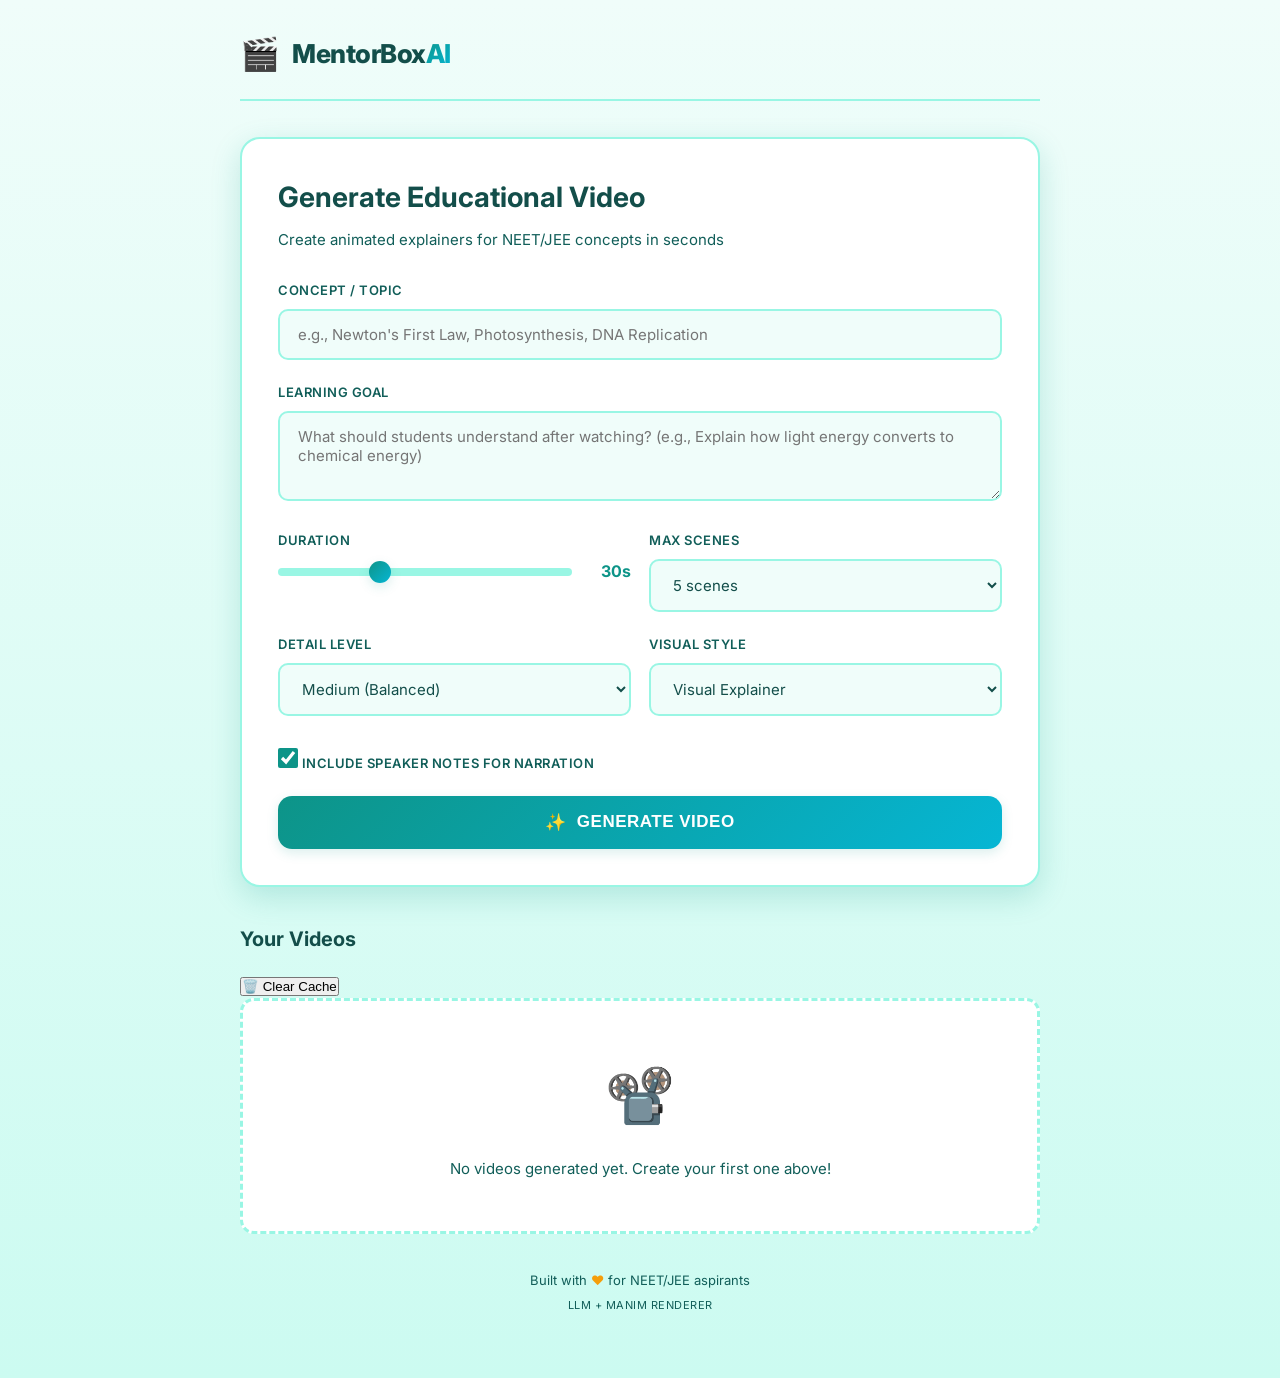
==== docs/index.html @ d2e6c052 "pages: add docs/ for GitHub Pages + auto-detect API_BASE - frontend/app.js: API_BASE auto-detects ho" ====
<!DOCTYPE html>
<html lang="en">

<head>
  <meta charset="UTF-8">
  <meta name="viewport" content="width=device-width, initial-scale=1.0">
  <meta name="description" content="MentorBoxAI - AI-powered educational video generator for NEET/JEE exam preparation">
  <title>MentorBoxAI - Educational Video Generator</title>
  <link rel="stylesheet" href="style.css">
  <link rel="preconnect" href="https://fonts.googleapis.com">
  <link href="https://fonts.googleapis.com/css2?family=Inter:wght@400;500;600;700&display=swap" rel="stylesheet">
</head>

<body>
  <div class="app">
    <!-- Header -->
    <header class="header">
      <div class="logo">
        <span class="logo-icon">🎬</span>
        <span class="logo-text">MentorBox<span class="accent">AI</span></span>
      </div>
    </header>

    <!-- Main Content -->
    <main class="main">
      <!-- Generator Form -->
      <section class="generator-card">
        <h1 class="card-title">Generate Educational Video</h1>
        <p class="card-subtitle">Create animated explainers for NEET/JEE concepts in seconds</p>

        <form id="generateForm" class="form">
          <div class="form-group">
            <label for="concept">Concept / Topic</label>
            <input type="text" id="concept" name="concept"
              placeholder="e.g., Newton's First Law, Photosynthesis, DNA Replication" required>
          </div>

          <div class="form-group">
            <label for="goal">Learning Goal</label>
            <textarea id="goal" name="goal"
              placeholder="What should students understand after watching? (e.g., Explain how light energy converts to chemical energy)"
              required></textarea>
          </div>

          <div class="form-row">
            <div class="form-group">
              <label for="duration">Duration</label>
              <div class="range-wrapper">
                <input type="range" id="duration" name="duration" min="15" max="60" value="30">
                <span id="durationValue" class="range-value">30s</span>
              </div>
            </div>

            <div class="form-group">
              <label for="maxScenes">Max Scenes</label>
              <select id="maxScenes" name="maxScenes">
                <option value="3">3 scenes</option>
                <option value="4">4 scenes</option>
                <option value="5" selected>5 scenes</option>
                <option value="6">6 scenes</option>
                <option value="8">8 scenes</option>
              </select>
            </div>
          </div>

          <div class="form-row">
            <div class="form-group">
              <label for="detailLevel">Detail Level</label>
              <select id="detailLevel" name="detailLevel">
                <option value="short">Short (Quick overview)</option>
                <option value="medium" selected>Medium (Balanced)</option>
                <option value="detailed">Detailed (In-depth)</option>
              </select>
            </div>

            <div class="form-group">
              <label for="style">Visual Style</label>
              <select id="style" name="style">
                <option value="visual_explainer" selected>Visual Explainer</option>
                <option value="minimal">Minimal</option>
                <option value="diagrammatic">Diagrammatic</option>
              </select>
            </div>
          </div>

          <div class="form-group checkbox-group">
            <label class="checkbox-label">
              <input type="checkbox" id="speakerNotes" name="speakerNotes" checked>
              <span class="checkmark"></span>
              Include speaker notes for narration
            </label>
          </div>

          <button type="submit" class="btn-generate" id="submitBtn">
            <span class="btn-icon">✨</span>
            Generate Video
          </button>
        </form>
      </section>

      <!-- Jobs List -->
      <section class="jobs-section" id="jobsSection">
        <div class="section-header">
          <h2 class="section-title">Your Videos</h2>
          <button id="clearHistoryBtn" class="btn-text" title="Clear local history">🗑️ Clear Cache</button>
        </div>
        <div id="jobsList" class="jobs-list">
          <div class="empty-state">
            <span class="empty-icon">📽️</span>
            <p>No videos generated yet. Create your first one above!</p>
          </div>
        </div>
      </section>
    </main>

    <!-- Video Modal -->
    <div id="videoModal" class="modal">
      <div class="modal-content">
        <button class="modal-close" id="closeModal">&times;</button>
        <h3 id="modalTitle">Video Title</h3>
        <video id="videoPlayer" controls>
          Your browser does not support the video tag.
        </video>
        <div class="modal-actions">
          <a id="downloadLink" class="btn-download" download>Download MP4</a>
          <button id="regenerateBtn" class="btn-regenerate">Regenerate</button>
        </div>
      </div>
    </div>

    <!-- Plan Preview Modal -->
    <div id="planModal" class="modal">
      <div class="modal-content modal-wide">
        <button class="modal-close" id="closePlanModal">&times;</button>
        <h3 id="planModalTitle">Animation Plan</h3>
        <div class="tabs">
          <button class="tab active" data-tab="plan">📋 JSON Plan</button>
          <button class="tab" data-tab="code">🐍 Manim Code</button>
        </div>
        <div class="tab-content">
          <pre id="planContent" class="code-block"></pre>
          <pre id="codeContent" class="code-block" style="display:none;"></pre>
        </div>
        <div class="modal-actions">
          <button id="copyPlanBtn" class="btn-download">📋 Copy JSON</button>
          <button id="copyCodeBtn" class="btn-regenerate">📋 Copy Code</button>
        </div>
      </div>
    </div>

    <!-- Footer -->
    <footer class="footer">
      <p>Built with <span class="heart">♥</span> for NEET/JEE aspirants</p>
      <p class="footer-sub">LLM + Manim Renderer</p>
    </footer>
  </div>

  <script src="app.js"></script>
</body>

</html>
---- docs/style.css ----
/* ========================================
   MentorBoxAI - Vibrant Teal Theme
   Fresh, modern, unique design
   ======================================== */

:root {
  /* Teal/Emerald Color Palette */
  --primary: #0d9488;
  --primary-dark: #0f766e;
  --primary-light: #14b8a6;
  --accent: #f59e0b;
  --accent-dark: #d97706;

  /* Light Theme */
  --bg-main: #f0fdfa;
  --bg-card: #ffffff;
  --bg-card-hover: #f0fdfa;
  --bg-input: #f0fdfa;

  --text-primary: #134e4a;
  --text-secondary: #115e59;
  --text-muted: #5eead4;

  --border: #99f6e4;
  --border-focus: #0d9488;

  --success: #10b981;
  --warning: #f59e0b;
  --error: #ef4444;

  /* Gradients */
  --gradient-primary: linear-gradient(135deg, #0d9488 0%, #06b6d4 100%);
  --gradient-accent: linear-gradient(135deg, #f59e0b 0%, #fbbf24 100%);
  --gradient-bg: linear-gradient(180deg, #f0fdfa 0%, #ccfbf1 100%);

  /* Shadows */
  --shadow-sm: 0 1px 3px rgba(13, 148, 136, 0.1);
  --shadow-md: 0 4px 12px rgba(13, 148, 136, 0.15);
  --shadow-lg: 0 10px 30px rgba(13, 148, 136, 0.2);
  --shadow-glow: 0 0 25px rgba(13, 148, 136, 0.3);

  /* Spacing */
  --radius-sm: 10px;
  --radius-md: 14px;
  --radius-lg: 20px;
}

/* ========================================
   Base Styles
   ======================================== */

* {
  margin: 0;
  padding: 0;
  box-sizing: border-box;
}

body {
  font-family: 'Inter', -apple-system, BlinkMacSystemFont, sans-serif;
  background: var(--gradient-bg);
  color: var(--text-primary);
  min-height: 100vh;
  line-height: 1.6;
}

.app {
  max-width: 840px;
  margin: 0 auto;
  padding: 28px 20px;
}

/* ========================================
   Header
   ======================================== */

.header {
  display: flex;
  justify-content: space-between;
  align-items: center;
  margin-bottom: 36px;
  padding-bottom: 20px;
  border-bottom: 2px solid var(--border);
}

.logo {
  display: flex;
  align-items: center;
  gap: 12px;
}

.logo-icon {
  font-size: 32px;
}

.logo-text {
  font-size: 26px;
  font-weight: 800;
  letter-spacing: -0.5px;
  color: var(--text-primary);
}

.logo-text .accent {
  background: var(--gradient-primary);
  -webkit-background-clip: text;
  -webkit-text-fill-color: transparent;
  background-clip: text;
}

.header-badge {
  font-size: 11px;
  font-weight: 600;
  color: var(--primary);
  background: white;
  padding: 8px 16px;
  border-radius: 25px;
  border: 2px solid var(--border);
  box-shadow: var(--shadow-sm);
  text-transform: uppercase;
  letter-spacing: 0.5px;
}

/* ========================================
   Generator Card
   ======================================== */

.generator-card {
  background: var(--bg-card);
  border-radius: var(--radius-lg);
  padding: 36px;
  margin-bottom: 36px;
  border: 2px solid var(--border);
  box-shadow: var(--shadow-lg);
}

.card-title {
  font-size: 28px;
  font-weight: 700;
  margin-bottom: 8px;
  color: var(--text-primary);
}

.card-subtitle {
  color: var(--text-secondary);
  margin-bottom: 28px;
  font-size: 15px;
}

/* ========================================
   Form Styles
   ======================================== */

.form-group {
  margin-bottom: 22px;
}

.form-group label {
  display: block;
  font-size: 13px;
  font-weight: 600;
  color: var(--text-secondary);
  margin-bottom: 8px;
  text-transform: uppercase;
  letter-spacing: 0.5px;
}

.form-group input[type="text"],
.form-group textarea,
.form-group select {
  width: 100%;
  padding: 14px 18px;
  background: var(--bg-input);
  border: 2px solid var(--border);
  border-radius: var(--radius-sm);
  color: var(--text-primary);
  font-size: 15px;
  font-family: inherit;
  transition: all 0.25s ease;
}

.form-group input:focus,
.form-group textarea:focus,
.form-group select:focus {
  outline: none;
  border-color: var(--primary);
  box-shadow: 0 0 0 4px rgba(13, 148, 136, 0.15);
  background: white;
}

.form-group textarea {
  min-height: 90px;
  resize: vertical;
}

.form-row {
  display: grid;
  grid-template-columns: 1fr 1fr;
  gap: 18px;
}

@media (max-width: 600px) {
  .form-row {
    grid-template-columns: 1fr;
  }

  .app {
    padding: 16px 14px;
  }

  .generator-card {
    padding: 24px 18px;
  }
}

/* Range Input */
.range-wrapper {
  display: flex;
  align-items: center;
  gap: 14px;
}

.range-wrapper input[type="range"] {
  flex: 1;
  height: 8px;
  background: var(--border);
  border-radius: 4px;
  appearance: none;
  cursor: pointer;
}

.range-wrapper input[type="range"]::-webkit-slider-thumb {
  appearance: none;
  width: 22px;
  height: 22px;
  background: var(--gradient-primary);
  border-radius: 50%;
  cursor: pointer;
  box-shadow: var(--shadow-md);
  transition: transform 0.2s;
}

.range-wrapper input[type="range"]::-webkit-slider-thumb:hover {
  transform: scale(1.15);
}

.range-value {
  min-width: 45px;
  text-align: right;
  font-weight: 700;
  color: var(--primary);
  font-size: 16px;
}

/* Checkbox */
.checkbox-group {
  margin-top: 10px;
}

.checkbox-label {
  display: flex;
  align-items: center;
  gap: 12px;
  cursor: pointer;
  font-size: 14px;
  color: var(--text-secondary);
}

.checkbox-label input {
  width: 20px;
  height: 20px;
  accent-color: var(--primary);
}

/* ========================================
   Buttons
   ======================================== */

.btn-generate {
  width: 100%;
  padding: 16px 28px;
  background: var(--gradient-primary);
  border: none;
  border-radius: var(--radius-md);
  color: white;
  font-size: 17px;
  font-weight: 700;
  cursor: pointer;
  display: flex;
  align-items: center;
  justify-content: center;
  gap: 10px;
  transition: all 0.3s ease;
  margin-top: 12px;
  box-shadow: var(--shadow-md);
  text-transform: uppercase;
  letter-spacing: 0.5px;
}

.btn-generate:hover {
  transform: translateY(-3px);
  box-shadow: var(--shadow-glow), var(--shadow-lg);
}

.btn-generate:disabled {
  opacity: 0.5;
  cursor: not-allowed;
  transform: none;
}

/* ========================================
   Jobs Section
   ======================================== */

.jobs-section {
  margin-top: 36px;
}

.section-title {
  font-size: 20px;
  font-weight: 700;
  margin-bottom: 18px;
  color: var(--text-primary);
}

.jobs-list {
  display: flex;
  flex-direction: column;
  gap: 14px;
}

.empty-state {
  text-align: center;
  padding: 50px 24px;
  background: var(--bg-card);
  border-radius: var(--radius-md);
  border: 3px dashed var(--border);
}

.empty-icon {
  font-size: 56px;
  display: block;
  margin-bottom: 16px;
}

.empty-state p {
  color: var(--text-secondary);
  font-size: 15px;
}

/* Job Card */
.job-card {
  background: var(--bg-card);
  border-radius: var(--radius-md);
  padding: 18px 22px;
  border: 2px solid var(--border);
  display: flex;
  align-items: center;
  gap: 18px;
  transition: all 0.25s ease;
  box-shadow: var(--shadow-sm);
}

.job-card:hover {
  border-color: var(--primary);
  box-shadow: var(--shadow-md);
  transform: translateY(-2px);
}

.job-card.done {
  cursor: pointer;
  border-left: 4px solid var(--success);
}

.job-actions {
  display: flex;
  align-items: center;
  gap: 8px;
  flex-wrap: wrap;
}

.btn-watch-video {
  padding: 8px 14px;
  background: var(--primary);
  border: none;
  border-radius: var(--radius-sm);
  color: white;
  font-size: 12px;
  font-weight: 700;
  cursor: pointer;
  transition: all 0.2s;
  white-space: nowrap;
  text-decoration: none;
  display: inline-block;
}

.btn-watch-video:hover {
  background: var(--primary-dark, #5a4fcf);
  transform: scale(1.04);
}

.btn-download-video {
  padding: 8px 14px;
  background: transparent;
  border: 2px solid var(--success);
  border-radius: var(--radius-sm);
  color: var(--success);
  font-size: 12px;
  font-weight: 600;
  cursor: pointer;
  transition: all 0.2s;
  white-space: nowrap;
  text-decoration: none;
  display: inline-block;
}

.btn-download-video:hover {
  background: var(--success);
  color: white;
}

.no-video-badge {
  font-size: 11px;
  color: var(--text-muted);
  font-style: italic;
}

.btn-view-plan {
  padding: 8px 14px;
  background: var(--bg-input);
  border: 2px solid var(--border);
  border-radius: var(--radius-sm);
  color: var(--text-secondary);
  font-size: 12px;
  font-weight: 600;
  cursor: pointer;
  transition: all 0.2s;
  white-space: nowrap;
}

.btn-view-plan:hover {
  border-color: var(--primary);
  color: var(--primary);
  background: white;
}

.job-icon {
  font-size: 28px;
  width: 44px;
  text-align: center;
}

.job-info {
  flex: 1;
}

.job-concept {
  font-weight: 700;
  margin-bottom: 4px;
  color: var(--text-primary);
  font-size: 16px;
}

.job-meta {
  font-size: 12px;
  color: var(--text-muted);
}

.job-status {
  font-size: 12px;
  font-weight: 700;
  padding: 6px 14px;
  border-radius: 20px;
  text-transform: uppercase;
  letter-spacing: 0.5px;
}

.job-status.done {
  background: rgba(16, 185, 129, 0.2);
  color: #047857;
}

.job-status.processing,
.job-status.rendering {
  background: rgba(13, 148, 136, 0.2);
  color: var(--primary-dark);
}

.job-status.failed {
  background: rgba(239, 68, 68, 0.2);
  color: #b91c1c;
}

/* Progress bar */
.job-progress {
  height: 6px;
  background: var(--bg-input);
  border-radius: 3px;
  margin-top: 10px;
  overflow: hidden;
}

.job-progress-bar {
  height: 100%;
  background: var(--gradient-primary);
  transition: width 0.4s ease;
}

/* ========================================
   Modal
   ======================================== */

.modal {
  display: none;
  position: fixed;
  top: 0;
  left: 0;
  right: 0;
  bottom: 0;
  background: rgba(13, 148, 136, 0.3);
  backdrop-filter: blur(5px);
  z-index: 1000;
  align-items: center;
  justify-content: center;
  padding: 24px;
}

.modal.active {
  display: flex;
}

.modal-content {
  background: var(--bg-card);
  border-radius: var(--radius-lg);
  padding: 28px;
  max-width: 750px;
  width: 100%;
  position: relative;
  border: 2px solid var(--border);
  box-shadow: var(--shadow-lg);
}

.modal-wide {
  max-width: 920px;
}

.modal-close {
  position: absolute;
  top: 18px;
  right: 18px;
  background: var(--bg-input);
  border: 2px solid var(--border);
  border-radius: 50%;
  width: 36px;
  height: 36px;
  color: var(--text-secondary);
  font-size: 20px;
  cursor: pointer;
  display: flex;
  align-items: center;
  justify-content: center;
}

.modal-close:hover {
  border-color: var(--primary);
  color: var(--primary);
}

#modalTitle {
  font-size: 20px;
  font-weight: 700;
  margin-bottom: 18px;
  padding-right: 40px;
  color: var(--text-primary);
}

#videoPlayer {
  width: 100%;
  border-radius: var(--radius-sm);
  background: #134e4a;
}

.modal-actions {
  display: flex;
  gap: 14px;
  margin-top: 18px;
}

.btn-download,
.btn-regenerate {
  flex: 1;
  padding: 12px 18px;
  border-radius: var(--radius-sm);
  font-size: 14px;
  font-weight: 600;
  text-align: center;
  text-decoration: none;
  cursor: pointer;
  transition: all 0.2s;
}

.btn-download {
  background: var(--gradient-accent);
  color: white;
  border: none;
}

.btn-regenerate {
  background: white;
  border: 2px solid var(--border);
  color: var(--text-secondary);
}

/* Tabs */
.tabs {
  display: flex;
  gap: 10px;
  margin-bottom: 18px;
}

.tab {
  padding: 10px 18px;
  background: var(--bg-input);
  border: 2px solid var(--border);
  border-radius: var(--radius-sm);
  color: var(--text-secondary);
  cursor: pointer;
  font-size: 14px;
  font-weight: 600;
  transition: all 0.2s;
}

.tab:hover {
  border-color: var(--primary);
}

.tab.active {
  background: var(--primary);
  border-color: var(--primary);
  color: white;
}

/* Code block */
.code-block {
  background: #134e4a;
  border: 2px solid var(--border);
  border-radius: var(--radius-sm);
  padding: 18px;
  overflow-x: auto;
  font-family: 'Fira Code', 'Consolas', monospace;
  font-size: 13px;
  line-height: 1.6;
  color: #ccfbf1;
  max-height: 420px;
  overflow-y: auto;
  white-space: pre-wrap;
  word-break: break-word;
}

/* ========================================
   Footer
   ======================================== */

.footer {
  text-align: center;
  padding: 36px 18px;
  color: var(--text-secondary);
  font-size: 13px;
}

.footer .heart {
  color: var(--accent);
}

.footer-sub {
  margin-top: 6px;
  font-size: 11px;
  text-transform: uppercase;
  letter-spacing: 0.5px;
}

/* ========================================
   Animations
   ======================================== */

@keyframes pulse {

  0%,
  100% {
    opacity: 1;
  }

  50% {
    opacity: 0.5;
  }
}

.loading .btn-icon {
  animation: pulse 1.5s ease-in-out infinite;
}

@keyframes spin {
  to {
    transform: rotate(360deg);
  }
}

.spinner {
  width: 22px;
  height: 22px;
  border: 3px solid var(--border);
  border-top-color: white;
  border-radius: 50%;
  animation: spin 0.8s linear infinite;
}
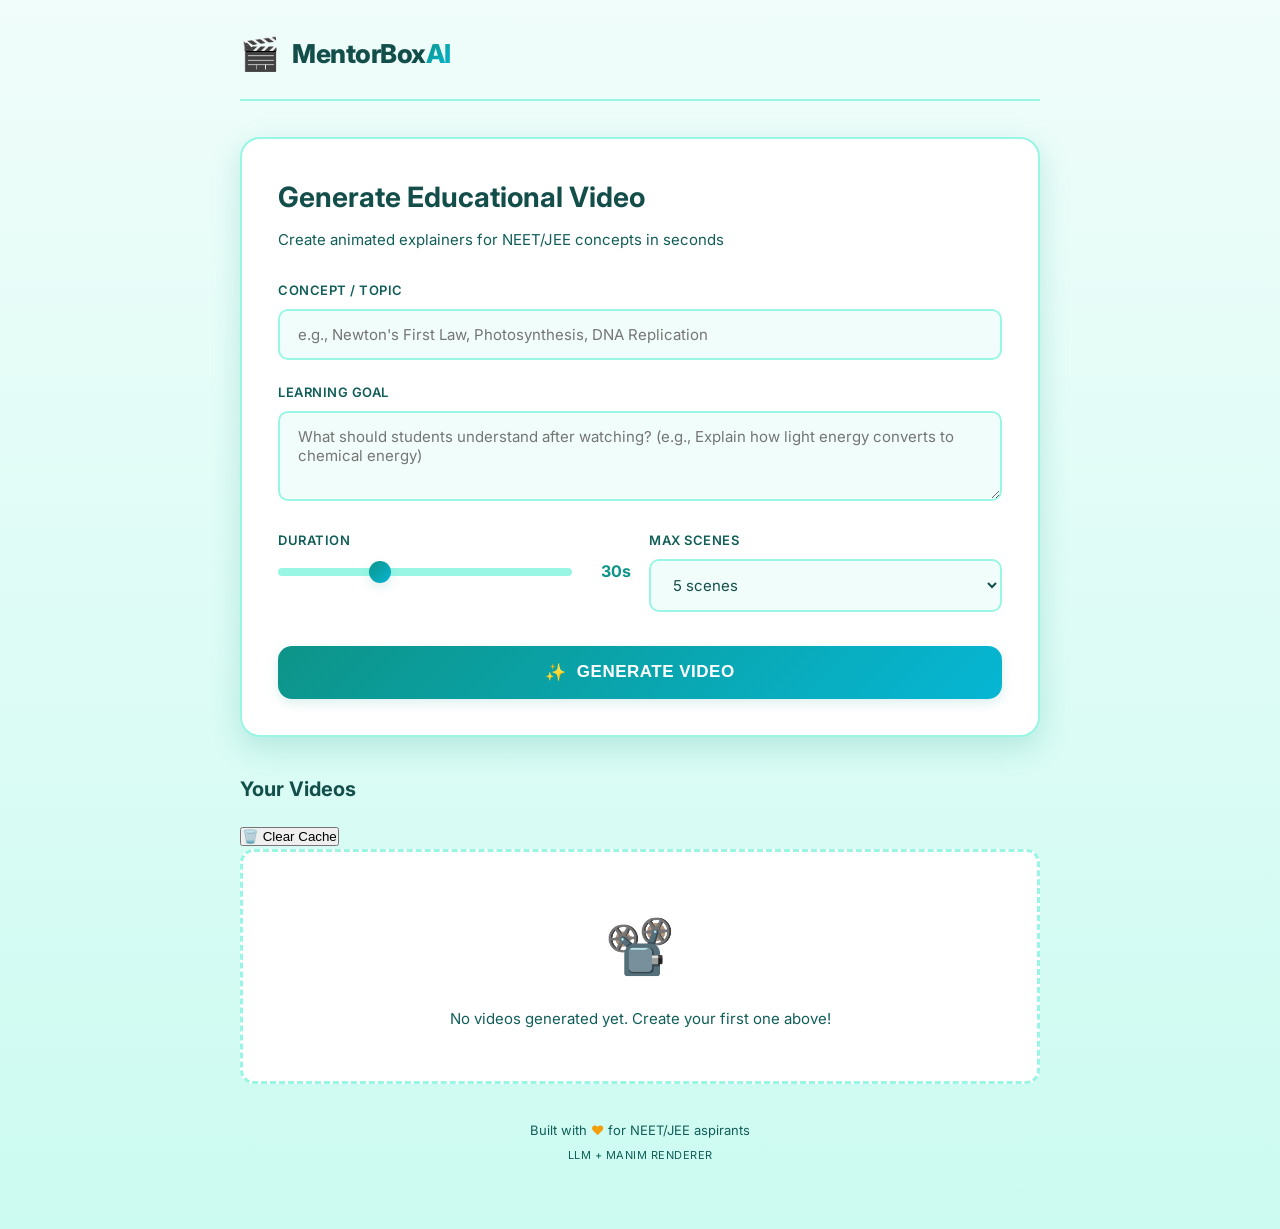
==== commit 4094f9d9: "feat: simplify UI and add speaker notes; remove unused root static files" ====
--- a/docs/index.html
+++ b/docs/index.html
@@ -63,34 +63,6 @@
             </div>
           </div>
 
-          <div class="form-row">
-            <div class="form-group">
-              <label for="detailLevel">Detail Level</label>
-              <select id="detailLevel" name="detailLevel">
-                <option value="short">Short (Quick overview)</option>
-                <option value="medium" selected>Medium (Balanced)</option>
-                <option value="detailed">Detailed (In-depth)</option>
-              </select>
-            </div>
-
-            <div class="form-group">
-              <label for="style">Visual Style</label>
-              <select id="style" name="style">
-                <option value="visual_explainer" selected>Visual Explainer</option>
-                <option value="minimal">Minimal</option>
-                <option value="diagrammatic">Diagrammatic</option>
-              </select>
-            </div>
-          </div>
-
-          <div class="form-group checkbox-group">
-            <label class="checkbox-label">
-              <input type="checkbox" id="speakerNotes" name="speakerNotes" checked>
-              <span class="checkmark"></span>
-              Include speaker notes for narration
-            </label>
-          </div>
-
           <button type="submit" class="btn-generate" id="submitBtn">
             <span class="btn-icon">✨</span>
             Generate Video
@@ -121,9 +93,13 @@
         <video id="videoPlayer" controls>
           Your browser does not support the video tag.
         </video>
+        <!-- Speaker Notes -->
+        <div id="speakerNotesPanel" class="speaker-notes-panel" style="display:none;">
+          <h4 class="notes-heading">🎤 Speaker Notes</h4>
+          <div id="speakerNotesList" class="notes-list"></div>
+        </div>
         <div class="modal-actions">
-          <a id="downloadLink" class="btn-download" download>Download MP4</a>
-          <button id="regenerateBtn" class="btn-regenerate">Regenerate</button>
+          <a id="downloadLink" class="btn-download" download>⬇ Download MP4</a>
         </div>
       </div>
     </div>
--- a/docs/style.css
+++ b/docs/style.css
@@ -603,10 +603,51 @@
   border: none;
 }
 
-.btn-regenerate {
-  background: white;
-  border: 2px solid var(--border);
-  color: var(--text-secondary);
+/* Speaker Notes Panel */
+.speaker-notes-panel {
+  margin-top: 16px;
+  background: var(--bg-input);
+  border: 1.5px solid var(--border);
+  border-radius: var(--radius-sm);
+  padding: 14px 16px;
+  max-height: 220px;
+  overflow-y: auto;
+}
+
+.notes-heading {
+  font-size: 12px;
+  font-weight: 700;
+  color: var(--text-secondary);
+  margin-bottom: 10px;
+  text-transform: uppercase;
+  letter-spacing: 0.06em;
+}
+
+.notes-list {
+  display: flex;
+  flex-direction: column;
+  gap: 8px;
+}
+
+.note-item {
+  display: flex;
+  gap: 10px;
+  font-size: 13px;
+  line-height: 1.5;
+  align-items: flex-start;
+}
+
+.note-scene {
+  font-weight: 700;
+  color: var(--primary);
+  white-space: nowrap;
+  min-width: 80px;
+  flex-shrink: 0;
+  font-size: 12px;
+}
+
+.note-text {
+  color: var(--text-primary);
 }
 
 /* Tabs */
